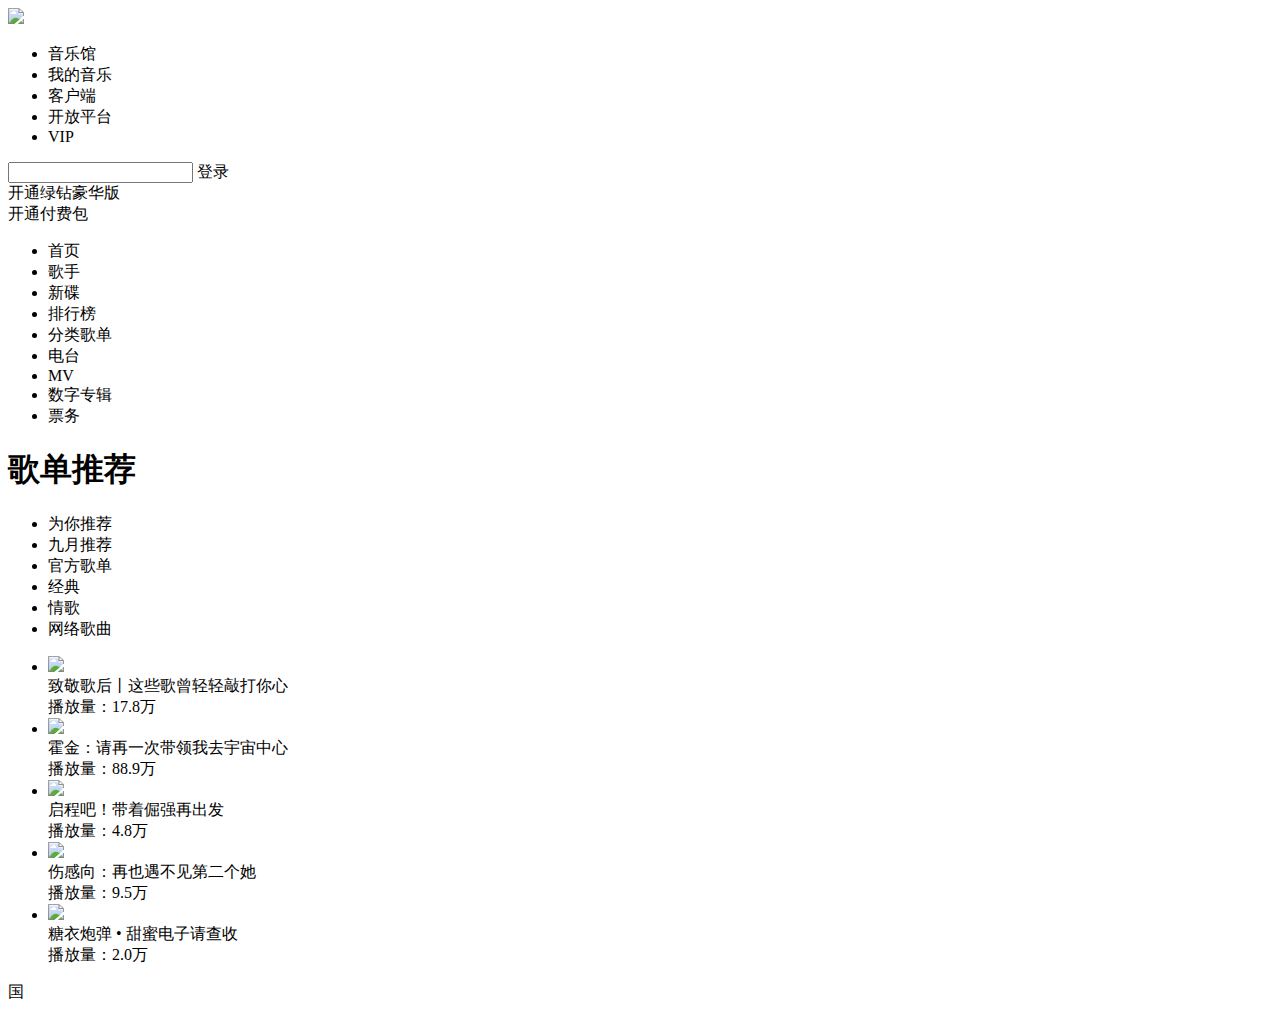
==== index.html @ 5063050d "diyici" ====
<!DOCTYPE html>
<html>
	<head>
		<meta charset="utf-8">
		<title>QQ音乐</title>
		<link rel="stylesheet" type="text/css" href=""/>
	</head>
	<body>
		<div id="aaa">
		<img src="logo@2x.png"/>
		
		<ul>
		<li>音乐馆</li>
		<li>我的音乐</li>
		<li>客户端</li>
		
		<li>开放平台</li>
		<li>VIP</li>
		</ul>
		<input />
		登录
		<div id="btnl">开通绿钻豪华版</div>
		开通付费包
		<div>
			<ul>
			<li>首页</li>
			<li>歌手</li>
			<li>新碟</li>
			<li>排行榜</li>
			<li>分类歌单</li>
			<li>电台</li>
			<li>MV</li>
			<li>数字专辑</li>
			<li>票务</li>
			</ul>
		</div>
		<div>
			<h1>歌单推荐</h1>
			<ul>
			<li>为你推荐 </li>
			<li>九月推荐 </li>
			<li>官方歌单 </li>
			<li>经典 </li>
			<li>情歌</li>
			<li>网络歌曲</li>
			</ul>
			<ul>
			<li><img src="1.png"/>
		    <br>致敬歌后丨这些歌曾轻轻敲打你心<br />
		    播放量：17.8万</li>
			<li><img src="2.png"/>
			<br>
			霍金：请再一次带领我去宇宙中心
			<br />
			播放量：88.9万</li>
			
			<li><img src="3.png"/>
			<br>
			启程吧！带着倔强再出发
			<br />
			播放量：4.8万</li>
			
			<li><img src="4.png"/>
			<br>
			伤感向：再也遇不见第二个她
			<br />
			播放量：9.5万</li>
			
			<li><img src="5.png"/>
			<br>
			糖衣炮弹 • 甜蜜电子请查收
			<br />
			播放量：2.0万</li>
			
	    </ul>
		
		</div>
		<div>
			
		</div>
		<div id="box">
			国
		</div>
		<div></div>
	</body>
</html>
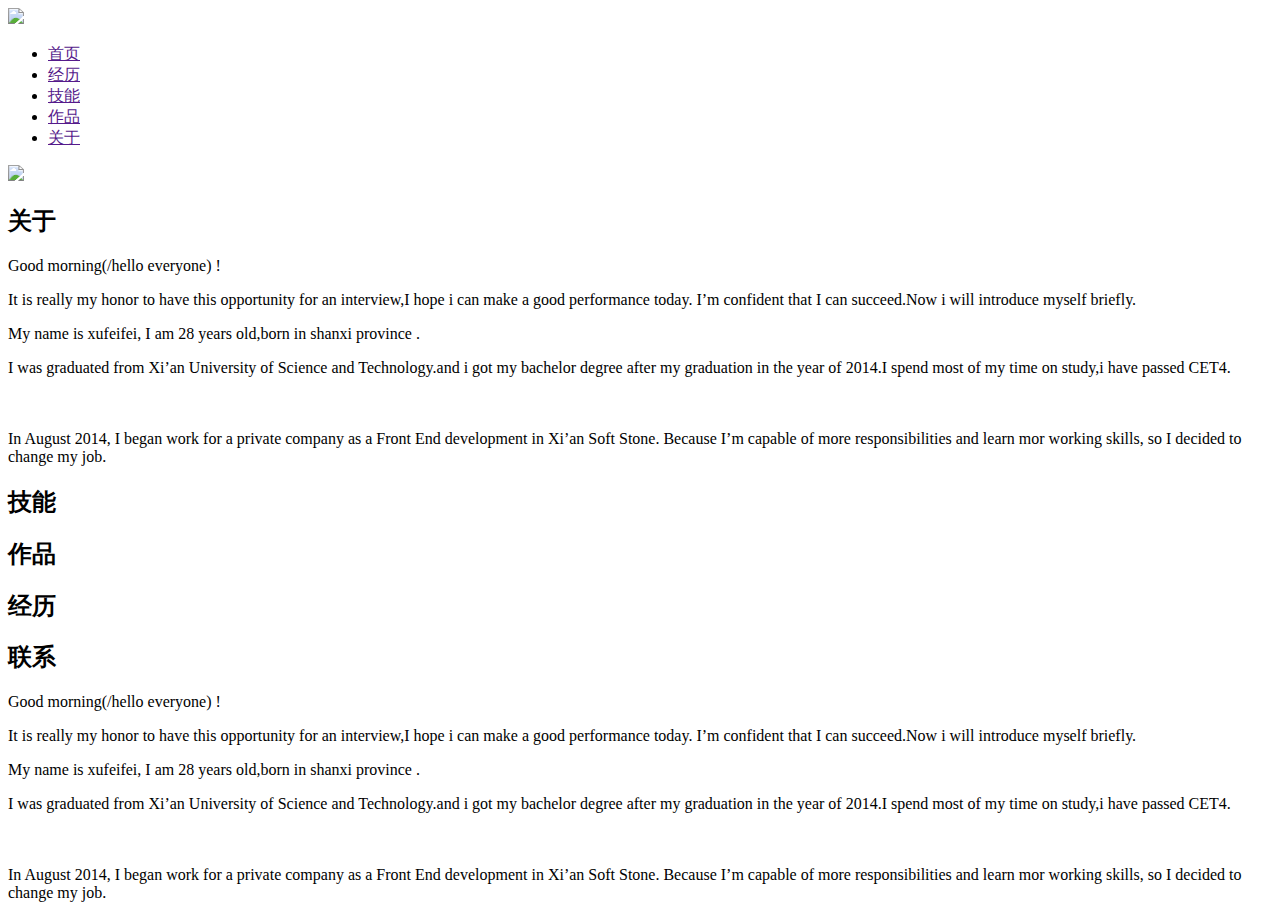
==== commit c31523bd: "er" ====
--- a/index.html
+++ b/index.html
@@ -2,85 +2,67 @@
 <html>
 	<head>
 		<meta charset="utf-8">
-		<title>QQ音乐</title>
-		<link rel="stylesheet" type="text/css" href=""/>
+		<title>顾念的家</title>
+		<link rel="stylesheet" type="text/css" href="style.css" />
 	</head>
 	<body>
-		<div id="aaa">
-		<img src="logo@2x.png"/>
-		
-		<ul>
-		<li>音乐馆</li>
-		<li>我的音乐</li>
-		<li>客户端</li>
-		
-		<li>开放平台</li>
-		<li>VIP</li>
-		</ul>
-		<input />
-		登录
-		<div id="btnl">开通绿钻豪华版</div>
-		开通付费包
-		<div>
-			<ul>
-			<li>首页</li>
-			<li>歌手</li>
-			<li>新碟</li>
-			<li>排行榜</li>
-			<li>分类歌单</li>
-			<li>电台</li>
-			<li>MV</li>
-			<li>数字专辑</li>
-			<li>票务</li>
-			</ul>
+		<div class="wrap">
+			<div class="wrap">
+				<div id="yetou">
+					<img src="logo.png" id="logo" />
+					<ul id="nav">
+						<li><a href="">首页</a></li>
+						<li><a href="">经历</a></li>
+						<li><a href="">技能</a></li>
+						<li><a href="">作品</a></li>
+						<li><a href="">关于</a></li>
+					</ul>
+				</div>
+			</div>
+			<div id="zhuti">
+				<div><img src="1.jpg" /></div>
+				<div>
+					<h2>关于</h2>
+					<p>Good morning(/hello everyone) !</p>
+					<p>It is really my honor to have this opportunity for an interview,I hope i can make a good performance today. I’m
+						confident that I can succeed.Now i will introduce myself briefly.</p>
+
+					<p>My name is xufeifei, I am 28 years old,born in shanxi province .</p>
+
+					<p>I was graduated from Xi’an University of Science and Technology.and i got my bachelor degree after my
+						graduation
+						in the year of 2014.I spend most of my time on study,i have passed CET4.</p>
+					　　
+					<p>In August 2014, I began work for a private company as a Front End development in Xi’an Soft Stone. Because I’m
+						capable of more responsibilities and learn mor working skills, so I decided to change my job.</p>
+				</div>
+				<div>
+					<h2>技能</h2>
+				</div>
+				<div>
+					<h2>作品</h2>
+				</div>
+				<div>
+					<h2>经历</h2>
+				</div>
+			</div>
+			<div id="yejiao">
+				<div class="di">
+					<h2>联系</h2>
+					<p>Good morning(/hello everyone) !</p>
+					<p>It is really my honor to have this opportunity for an interview,I hope i can make a good performance today. I’m
+						confident that I can succeed.Now i will introduce myself briefly.</p>
+
+					<p>My name is xufeifei, I am 28 years old,born in shanxi province .</p>
+
+					<p>I was graduated from Xi’an University of Science and Technology.and i got my bachelor degree after my
+						graduation
+						in the year of 2014.I spend most of my time on study,i have passed CET4.</p>
+					　　
+					<p>In August 2014, I began work for a private company as a Front End development in Xi’an Soft Stone. Because I’m
+						capable of more responsibilities and learn mor working skills, so I decided to change my job.</p>
+				</div>
+			</div>
 		</div>
-		<div>
-			<h1>歌单推荐</h1>
-			<ul>
-			<li>为你推荐 </li>
-			<li>九月推荐 </li>
-			<li>官方歌单 </li>
-			<li>经典 </li>
-			<li>情歌</li>
-			<li>网络歌曲</li>
-			</ul>
-			<ul>
-			<li><img src="1.png"/>
-		    <br>致敬歌后丨这些歌曾轻轻敲打你心<br />
-		    播放量：17.8万</li>
-			<li><img src="2.png"/>
-			<br>
-			霍金：请再一次带领我去宇宙中心
-			<br />
-			播放量：88.9万</li>
-			
-			<li><img src="3.png"/>
-			<br>
-			启程吧！带着倔强再出发
-			<br />
-			播放量：4.8万</li>
-			
-			<li><img src="4.png"/>
-			<br>
-			伤感向：再也遇不见第二个她
-			<br />
-			播放量：9.5万</li>
-			
-			<li><img src="5.png"/>
-			<br>
-			糖衣炮弹 • 甜蜜电子请查收
-			<br />
-			播放量：2.0万</li>
-			
-	    </ul>
-		
-		</div>
-		<div>
-			
-		</div>
-		<div id="box">
-			国
-		</div>
-		<div></div>
 	</body>
-</html>+</html>
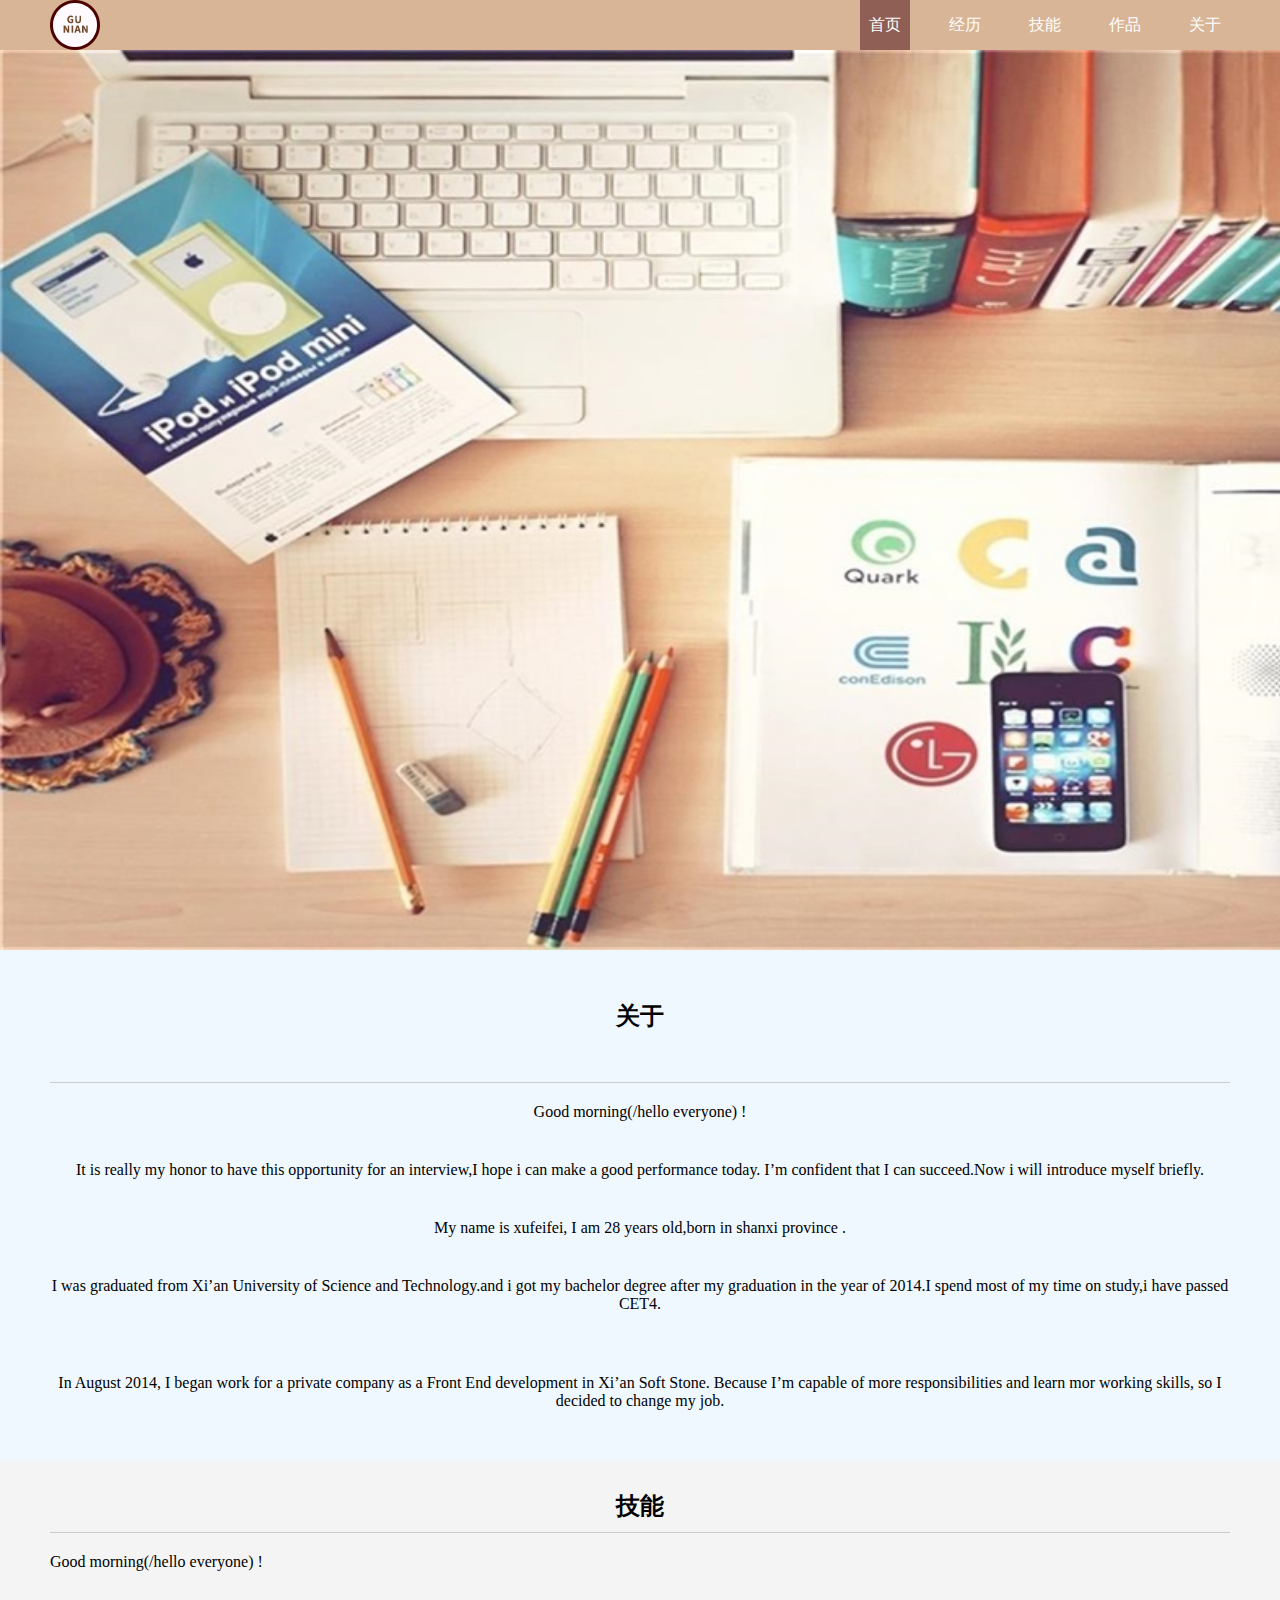
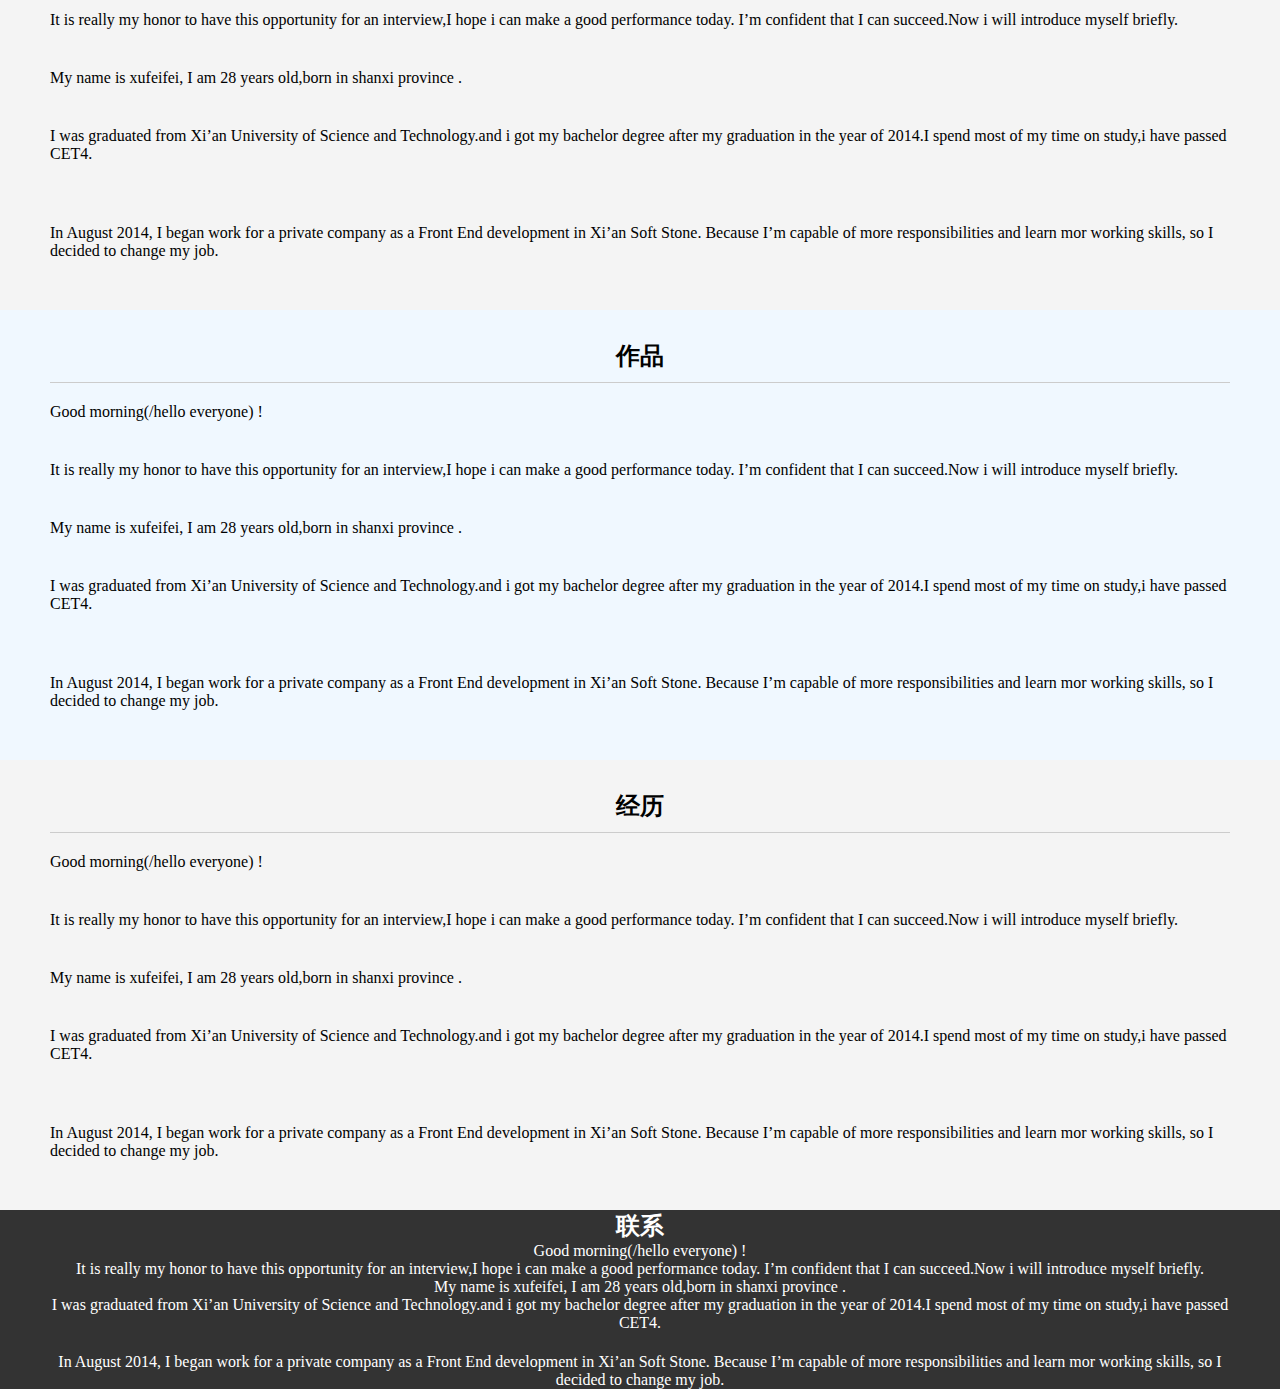
==== commit 1971d54f: "tt" ====
--- a/index.html
+++ b/index.html
@@ -6,25 +6,45 @@
 		<link rel="stylesheet" type="text/css" href="style.css" />
 	</head>
 	<body>
-		<div class="wrap">
+		<div id="yetou">
 			<div class="wrap">
-				<div id="yetou">
-					<img src="logo.png" id="logo" />
-					<ul id="nav">
-						<li><a href="">首页</a></li>
-						<li><a href="">经历</a></li>
-						<li><a href="">技能</a></li>
-						<li><a href="">作品</a></li>
-						<li><a href="">关于</a></li>
-					</ul>
+				<img src="logo.png" id="logo" />
+				<ul id="nav">
+					<li><a href="" id="one">首页</a></li>
+					<li><a href="">经历</a></li>
+					<li><a href="">技能</a></li>
+					<li><a href="">作品</a></li>
+					<li><a href="">关于</a></li>
+				</ul>
+			</div>
+		</div>
+		<div id="banner"><img src="1.jpg" width="1920" height="900" />
+			<div class="wrap1">
+				<div id="zhuti">
+					<div class="about box">
+						<h2>关于</h2>
+						<p>Good morning(/hello everyone) !</p>
+						<p>It is really my honor to have this opportunity for an interview,I hope i can make a good performance today.
+							I’m
+							confident that I can succeed.Now i will introduce myself briefly.</p>
+
+						<p>My name is xufeifei, I am 28 years old,born in shanxi province .</p>
+
+						<p>I was graduated from Xi’an University of Science and Technology.and i got my bachelor degree after my
+							graduation
+							in the year of 2014.I spend most of my time on study,i have passed CET4.</p>
+						　　
+						<p>In August 2014, I began work for a private company as a Front End development in Xi’an Soft Stone. Because I’m
+							capable of more responsibilities and learn mor working skills, so I decided to change my job.</p>
+					</div>
 				</div>
 			</div>
-			<div id="zhuti">
-				<div><img src="1.jpg" /></div>
-				<div>
-					<h2>关于</h2>
+			<div class="wrap2">
+				<div class="skill box">
+					<h2>技能</h2>
 					<p>Good morning(/hello everyone) !</p>
-					<p>It is really my honor to have this opportunity for an interview,I hope i can make a good performance today. I’m
+					<p>It is really my honor to have this opportunity for an interview,I hope i can make a good performance today.
+						I’m
 						confident that I can succeed.Now i will introduce myself briefly.</p>
 
 					<p>My name is xufeifei, I am 28 years old,born in shanxi province .</p>
@@ -33,24 +53,17 @@
 						graduation
 						in the year of 2014.I spend most of my time on study,i have passed CET4.</p>
 					　　
-					<p>In August 2014, I began work for a private company as a Front End development in Xi’an Soft Stone. Because I’m
+					<p>In August 2014, I began work for a private company as a Front End development in Xi’an Soft Stone. Because
+						I’m
 						capable of more responsibilities and learn mor working skills, so I decided to change my job.</p>
 				</div>
-				<div>
-					<h2>技能</h2>
-				</div>
-				<div>
+			</div>
+			<div class="wrap1">
+				<div class="works box">
 					<h2>作品</h2>
-				</div>
-				<div>
-					<h2>经历</h2>
-				</div>
-			</div>
-			<div id="yejiao">
-				<div class="di">
-					<h2>联系</h2>
 					<p>Good morning(/hello everyone) !</p>
-					<p>It is really my honor to have this opportunity for an interview,I hope i can make a good performance today. I’m
+					<p>It is really my honor to have this opportunity for an interview,I hope i can make a good performance today.
+						I’m
 						confident that I can succeed.Now i will introduce myself briefly.</p>
 
 					<p>My name is xufeifei, I am 28 years old,born in shanxi province .</p>
@@ -59,10 +72,49 @@
 						graduation
 						in the year of 2014.I spend most of my time on study,i have passed CET4.</p>
 					　　
-					<p>In August 2014, I began work for a private company as a Front End development in Xi’an Soft Stone. Because I’m
+					<p>In August 2014, I began work for a private company as a Front End development in Xi’an Soft Stone. Because
+						I’m
+						capable of more responsibilities and learn mor working skills, so I decided to change my job.</p>
+				</div>
+			</div>
+			<div class="wrap2">
+				<div class="experience box">
+					<h2>经历</h2>
+					<p>Good morning(/hello everyone) !</p>
+					<p>It is really my honor to have this opportunity for an interview,I hope i can make a good performance today.
+						I’m
+						confident that I can succeed.Now i will introduce myself briefly.</p>
+
+					<p>My name is xufeifei, I am 28 years old,born in shanxi province .</p>
+
+					<p>I was graduated from Xi’an University of Science and Technology.and i got my bachelor degree after my
+						graduation
+						in the year of 2014.I spend most of my time on study,i have passed CET4.</p>
+					　　
+					<p>In August 2014, I began work for a private company as a Front End development in Xi’an Soft Stone. Because
+						I’m
 						capable of more responsibilities and learn mor working skills, so I decided to change my job.</p>
 				</div>
 			</div>
 		</div>
+		<div id="yejiao">
+			<div class="di">
+				<h2>联系</h2>
+				<p>Good morning(/hello everyone) !</p>
+				<p>It is really my honor to have this opportunity for an interview,I hope i can make a good performance today.
+					I’m
+					confident that I can succeed.Now i will introduce myself briefly.</p>
+
+				<p>My name is xufeifei, I am 28 years old,born in shanxi province .</p>
+
+				<p>I was graduated from Xi’an University of Science and Technology.and i got my bachelor degree after my
+					graduation
+					in the year of 2014.I spend most of my time on study,i have passed CET4.</p>
+				　　
+				<p>In August 2014, I began work for a private company as a Front End development in Xi’an Soft Stone. Because I’m
+					capable of more responsibilities and learn mor working skills, so I decided to change my job.</p>
+			</div>
+		</div>
+		</div>
 	</body>
 </html>
--- a/style.css
+++ b/style.css
@@ -0,0 +1,102 @@
+* {
+	margin: 0;
+	padding: 0;
+}
+
+ul,
+li {
+	list-style: none;
+}
+
+.wrap {
+	width: 1180px;
+	margin: 0 auto;
+}
+.wrap1{
+	background-color: aliceblue;
+	padding: 0 0 30px 0;
+}
+.wrap2{
+	background-color: #f4f4f4;
+	padding: 0 0 30px 0;
+}
+#yetou {
+	background-color: #D8B597;
+	height: 50px;
+}
+
+#logo {
+	float: left;
+	height: 50px;
+}
+
+#nav {
+	float: right;
+}
+
+#nav li {
+	float: left;
+	margin-left: 30px;
+	width: 50px;
+	height: 50px;
+	line-height: 50px;
+}
+
+#nav li a {
+	color: #fff;
+	height: 50px;
+	display: block;
+	text-align: center;
+	text-decoration: none;
+}
+#nav li a:hover{
+	background-color: #8f5f56;
+}
+#one{
+	background-color: #8f5f56;
+}
+#banner{
+	/* background-color: blue; */
+	/* text-align: center; */
+/* 	padding: 10px 0; */
+}
+#banner img{
+	display: block;
+	margin: 0 auto;
+}
+#zhuti {
+	/* background-color: aliceblue; */
+	text-align: center;
+}
+#zhuti h2{
+	/* background-color: #8F5F56; */
+	padding: 50px 0;
+}
+#zhuti p{
+	/* background-color: gold; */
+}
+.wrap{
+	/* background-color: red; */
+}
+.box{
+	/* background-color: pink; */
+	width: 1180px;
+	margin: 0 auto;
+}
+.box h2{
+	padding:30px 0 10px 0;
+	text-align: center;
+	border-bottom: 1px solid #ccc;
+}
+.box p{
+	padding:20px 0;
+}
+#yejiao {
+	background-color: #333;
+}
+.di{
+	width: 1180px;
+	margin: 0 auto;
+	color: #FFFFFF;
+	text-align: center;
+}
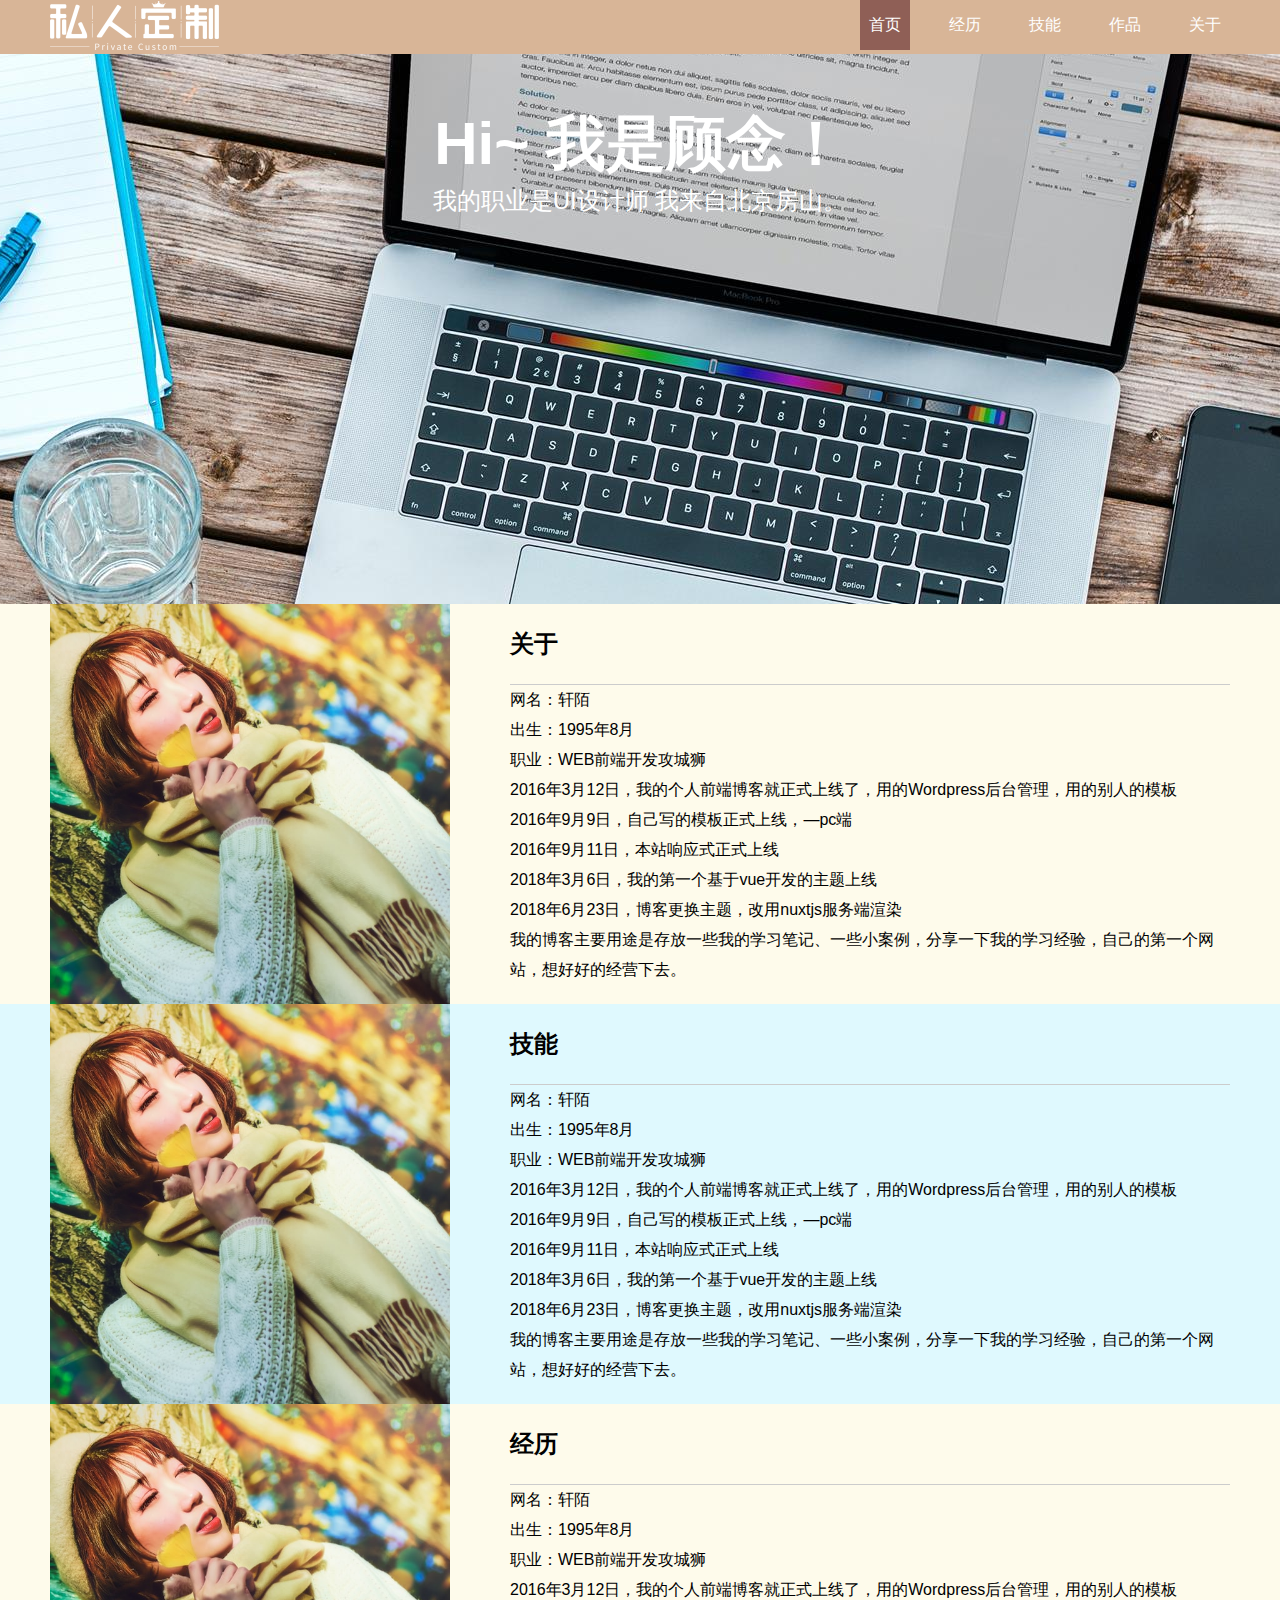
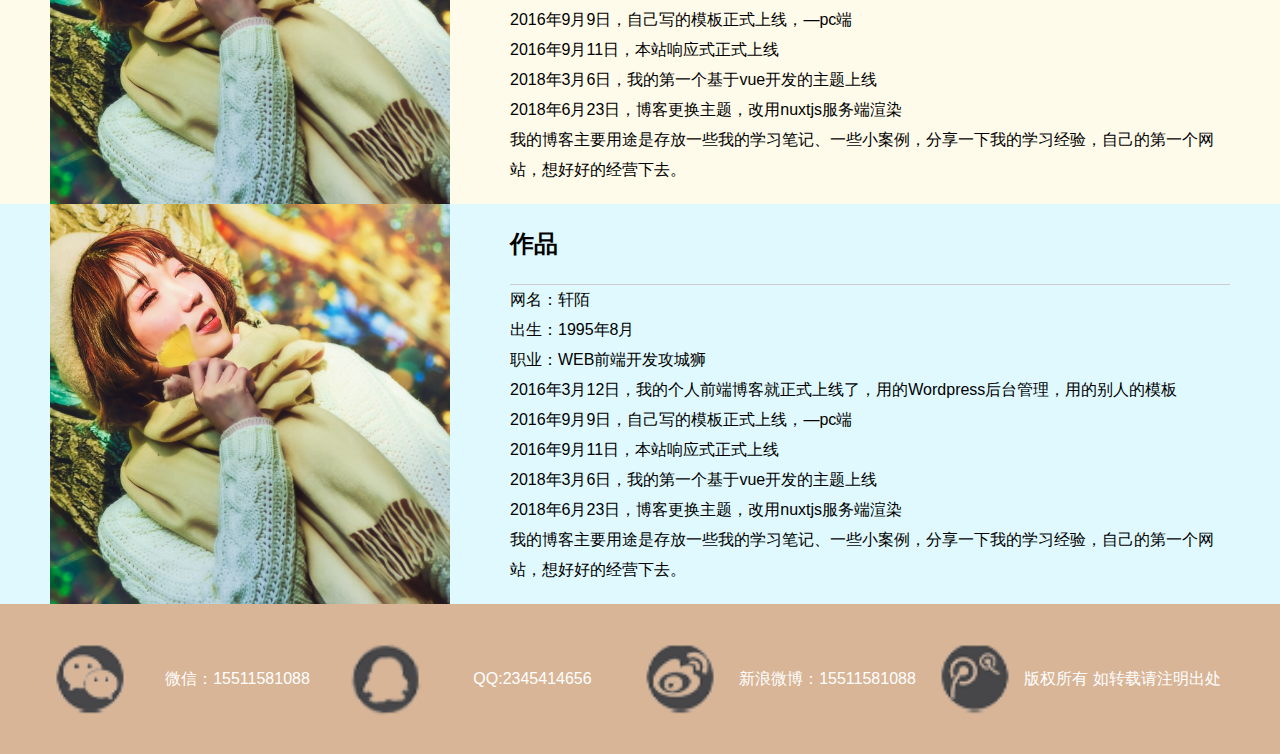
==== commit bdbcca6e: "tijiao" ====
--- a/index.html
+++ b/index.html
@@ -2,11 +2,11 @@
 <html>
 	<head>
 		<meta charset="utf-8">
-		<title>顾念的家</title>
-		<link rel="stylesheet" type="text/css" href="style.css" />
+		<title>顾念</title>
+		<link rel="stylesheet" href="style.css">
 	</head>
 	<body>
-		<div id="yetou">
+		<div id="header">
 			<div class="wrap">
 				<img src="logo.png" id="logo" />
 				<ul id="nav">
@@ -18,103 +18,131 @@
 				</ul>
 			</div>
 		</div>
-		<div id="banner"><img src="1.jpg" width="1920" height="900" />
-			<div class="wrap1">
-				<div id="zhuti">
-					<div class="about box">
+		<div id="banner">
+			<div>
+				<h2>Hi~ 我是顾念！</h2>
+				<p>我的职业是UI设计师
+				我来自北京房山。</p>
+			</div>
+		</div>
+		<div id="main">
+			<div class="about">
+				<div class="w1180">
+					<div class="left">
+						<img src="3.jpg"/>
+					</div>
+					<div class="right">
 						<h2>关于</h2>
-						<p>Good morning(/hello everyone) !</p>
-						<p>It is really my honor to have this opportunity for an interview,I hope i can make a good performance today.
-							I’m
-							confident that I can succeed.Now i will introduce myself briefly.</p>
-
-						<p>My name is xufeifei, I am 28 years old,born in shanxi province .</p>
-
-						<p>I was graduated from Xi’an University of Science and Technology.and i got my bachelor degree after my
-							graduation
-							in the year of 2014.I spend most of my time on study,i have passed CET4.</p>
-						　　
-						<p>In August 2014, I began work for a private company as a Front End development in Xi’an Soft Stone. Because I’m
-							capable of more responsibilities and learn mor working skills, so I decided to change my job.</p>
+						<p>网名：轩陌</p>
+						<p>出生：1995年8月</p>
+						<p>职业：WEB前端开发攻城狮</p>
+						<p>2016年3月12日，我的个人前端博客就正式上线了，用的Wordpress后台管理，用的别人的模板</p>
+						<p>2016年9月9日，自己写的模板正式上线，—pc端</p>
+						<p>2016年9月11日，本站响应式正式上线</p>
+						<p>2018年3月6日，我的第一个基于vue开发的主题上线</p>
+						<p>2018年6月23日，博客更换主题，改用nuxtjs服务端渲染</p>
+						
+						<p>我的博客主要用途是存放一些我的学习笔记、一些小案例，分享一下我的学习经验，自己的第一个网站，想好好的经营下去。</p>
 					</div>
 				</div>
 			</div>
-			<div class="wrap2">
-				<div class="skill box">
-					<h2>技能</h2>
-					<p>Good morning(/hello everyone) !</p>
-					<p>It is really my honor to have this opportunity for an interview,I hope i can make a good performance today.
-						I’m
-						confident that I can succeed.Now i will introduce myself briefly.</p>
-
-					<p>My name is xufeifei, I am 28 years old,born in shanxi province .</p>
-
-					<p>I was graduated from Xi’an University of Science and Technology.and i got my bachelor degree after my
-						graduation
-						in the year of 2014.I spend most of my time on study,i have passed CET4.</p>
-					　　
-					<p>In August 2014, I began work for a private company as a Front End development in Xi’an Soft Stone. Because
-						I’m
-						capable of more responsibilities and learn mor working skills, so I decided to change my job.</p>
+			<div class="skill">
+				<div class="w1180">
+					<div class="left">
+						<img src="3.jpg"/>
+					</div>
+					<div class="right">
+						<h2>技能</h2>
+						<p>网名：轩陌</p>
+						<p>出生：1995年8月</p>
+						<p>职业：WEB前端开发攻城狮</p>
+						<p>2016年3月12日，我的个人前端博客就正式上线了，用的Wordpress后台管理，用的别人的模板</p>
+						<p>2016年9月9日，自己写的模板正式上线，—pc端</p>
+						<p>2016年9月11日，本站响应式正式上线</p>
+						<p>2018年3月6日，我的第一个基于vue开发的主题上线</p>
+						<p>2018年6月23日，博客更换主题，改用nuxtjs服务端渲染</p>
+						
+						<p>我的博客主要用途是存放一些我的学习笔记、一些小案例，分享一下我的学习经验，自己的第一个网站，想好好的经营下去。</p>
+					</div>
 				</div>
 			</div>
-			<div class="wrap1">
-				<div class="works box">
-					<h2>作品</h2>
-					<p>Good morning(/hello everyone) !</p>
-					<p>It is really my honor to have this opportunity for an interview,I hope i can make a good performance today.
-						I’m
-						confident that I can succeed.Now i will introduce myself briefly.</p>
-
-					<p>My name is xufeifei, I am 28 years old,born in shanxi province .</p>
-
-					<p>I was graduated from Xi’an University of Science and Technology.and i got my bachelor degree after my
-						graduation
-						in the year of 2014.I spend most of my time on study,i have passed CET4.</p>
-					　　
-					<p>In August 2014, I began work for a private company as a Front End development in Xi’an Soft Stone. Because
-						I’m
-						capable of more responsibilities and learn mor working skills, so I decided to change my job.</p>
+			<div class="works">
+				<div class="w1180">
+					<div class="left">
+						<img src="3.jpg">
+					</div>
+					<div class="right">
+						<h2>经历</h2>
+						<p>网名：轩陌</p>
+						<p>出生：1995年8月</p>
+						<p>职业：WEB前端开发攻城狮</p>
+						<p>2016年3月12日，我的个人前端博客就正式上线了，用的Wordpress后台管理，用的别人的模板</p>
+						<p>2016年9月9日，自己写的模板正式上线，—pc端</p>
+						<p>2016年9月11日，本站响应式正式上线</p>
+						<p>2018年3月6日，我的第一个基于vue开发的主题上线</p>
+						<p>2018年6月23日，博客更换主题，改用nuxtjs服务端渲染</p>
+						
+						<p>我的博客主要用途是存放一些我的学习笔记、一些小案例，分享一下我的学习经验，自己的第一个网站，想好好的经营下去。</p>
+					</div>
 				</div>
 			</div>
-			<div class="wrap2">
-				<div class="experience box">
-					<h2>经历</h2>
-					<p>Good morning(/hello everyone) !</p>
-					<p>It is really my honor to have this opportunity for an interview,I hope i can make a good performance today.
-						I’m
-						confident that I can succeed.Now i will introduce myself briefly.</p>
-
-					<p>My name is xufeifei, I am 28 years old,born in shanxi province .</p>
-
-					<p>I was graduated from Xi’an University of Science and Technology.and i got my bachelor degree after my
-						graduation
-						in the year of 2014.I spend most of my time on study,i have passed CET4.</p>
-					　　
-					<p>In August 2014, I began work for a private company as a Front End development in Xi’an Soft Stone. Because
-						I’m
-						capable of more responsibilities and learn mor working skills, so I decided to change my job.</p>
+			<div class="experience">
+				<div class="w1180">
+					<div class="left">
+						<img src="3.jpg"/>
+					</div>
+					<div class="right">
+						<h2>作品</h2>
+						<p>网名：轩陌</p>
+						<p>出生：1995年8月</p>
+						<p>职业：WEB前端开发攻城狮</p>
+						<p>2016年3月12日，我的个人前端博客就正式上线了，用的Wordpress后台管理，用的别人的模板</p>
+						<p>2016年9月9日，自己写的模板正式上线，—pc端</p>
+						<p>2016年9月11日，本站响应式正式上线</p>
+						<p>2018年3月6日，我的第一个基于vue开发的主题上线</p>
+						<p>2018年6月23日，博客更换主题，改用nuxtjs服务端渲染</p>
+						
+						<p>我的博客主要用途是存放一些我的学习笔记、一些小案例，分享一下我的学习经验，自己的第一个网站，想好好的经营下去。</p>
+					</div>
 				</div>
 			</div>
 		</div>
-		<div id="yejiao">
-			<div class="di">
-				<h2>联系</h2>
-				<p>Good morning(/hello everyone) !</p>
-				<p>It is really my honor to have this opportunity for an interview,I hope i can make a good performance today.
-					I’m
-					confident that I can succeed.Now i will introduce myself briefly.</p>
-
-				<p>My name is xufeifei, I am 28 years old,born in shanxi province .</p>
-
-				<p>I was graduated from Xi’an University of Science and Technology.and i got my bachelor degree after my
-					graduation
-					in the year of 2014.I spend most of my time on study,i have passed CET4.</p>
-				　　
-				<p>In August 2014, I began work for a private company as a Front End development in Xi’an Soft Stone. Because I’m
-					capable of more responsibilities and learn mor working skills, so I decided to change my job.</p>
+		<div id="footer">
+			<div class="w1180">
+				<div class="box">
+					<div class="left2">
+						<img src="w.png" />
+					</div>
+					<div class="right2">
+						微信：15511581088
+					</div>
+				</div>
+				<div class="box">
+					<div class="left2">
+						<img src="q.png" />
+					</div>
+					<div class="right2">
+						QQ:2345414656
+					</div>
+				</div>
+				<div class="box">
+					<div class="left2">
+						<img src="x.png" />
+					</div>
+					<div class="right2">
+						新浪微博：15511581088
+					</div>
+				</div>
+				<div class="box">
+					<div class="left2">
+						<img src="b.png" />
+					</div>
+					<div class="right2">
+						版权所有 如转载请注明出处
+					</div>
+				</div>
+			
 			</div>
 		</div>
-		</div>
 	</body>
-</html>
+</html>--- a/style.css
+++ b/style.css
@@ -3,32 +3,48 @@
 	padding: 0;
 }
 
-ul,
-li {
+body {
+	font-family: poppin, Tahoma, Arial, \5FAE\8F6F\96C5\9ED1,
+sans-serif;
+}
+
+a {
+	text-decoration: none;
+}
+
+ul {
 	list-style: none;
+}
+
+#header {
+	background-color: #D8B597;
 }
 
 .wrap {
 	width: 1180px;
 	margin: 0 auto;
 }
-.wrap1{
-	background-color: aliceblue;
-	padding: 0 0 30px 0;
+
+#banner {
+	
+	background: url(4.jpg) no-repeat center -350px;
+	height: 550px;
 }
-.wrap2{
-	background-color: #f4f4f4;
-	padding: 0 0 30px 0;
+#banner div{
+	color: #FFFFFF;
+	width: 1180px;
+	margin: 0 auto;
+	padding-top: 50px;
+	text-align: center;
+	
 }
-#yetou {
-	background-color: #D8B597;
-	height: 50px;
+#banner h2{
+	font-size: 60px;
 }
-
-#logo {
-	float: left;
-	height: 50px;
+#banner p{
+	font-size: 24px;
 }
+#logo {}
 
 #nav {
 	float: right;
@@ -49,54 +65,82 @@
 	text-align: center;
 	text-decoration: none;
 }
-#nav li a:hover{
+
+#nav li a:hover {
 	background-color: #8f5f56;
 }
 #one{
 	background-color: #8f5f56;
 }
-#banner{
-	/* background-color: blue; */
-	/* text-align: center; */
-/* 	padding: 10px 0; */
+#main {
 }
-#banner img{
-	display: block;
-	margin: 0 auto;
-}
-#zhuti {
-	/* background-color: aliceblue; */
-	text-align: center;
-}
-#zhuti h2{
-	/* background-color: #8F5F56; */
-	padding: 50px 0;
-}
-#zhuti p{
-	/* background-color: gold; */
-}
-.wrap{
-	/* background-color: red; */
-}
-.box{
-	/* background-color: pink; */
-	width: 1180px;
-	margin: 0 auto;
-}
-.box h2{
-	padding:30px 0 10px 0;
-	text-align: center;
-	border-bottom: 1px solid #ccc;
-}
-.box p{
-	padding:20px 0;
-}
-#yejiao {
-	background-color: #333;
-}
-.di{
-	width: 1180px;
-	margin: 0 auto;
+
+#footer {
+	background-color: #D8B597;
 	color: #FFFFFF;
 	text-align: center;
 }
+
+.about {
+	background-color: #fefbeb;
+}
+
+.skill {
+	background-color: #dff9fe;
+}
+
+.works {
+	background-color: #fefbeb;
+}
+
+.experience {
+	background-color: #dff9fe;
+}
+
+.w1180 {
+	width: 1180px;
+	margin: 0 auto;
+	overflow: hidden;
+}
+
+.left {
+	float: left;
+	width: 400px;
+}
+
+.right {
+	float: right;
+	width: 720px;
+	line-height: 30px;
+}
+.right h2{
+	height: 80px;
+	line-height: 80px;
+	border-bottom: 1px solid #ccc;
+}
+.left img {
+	width: 400px;
+	display: block;
+}
+
+.box {
+	width: 295px;
+	height: 150px;
+	float: left;
+}
+
+.box img {
+	width: 80px;
+}
+
+.box .left2 {
+	float: left;
+	width: 80px;
+	line-height: 215px;
+}
+
+.box .right2 {
+	float: left;
+	width: 215px;
+	line-height: 150px;
+}
